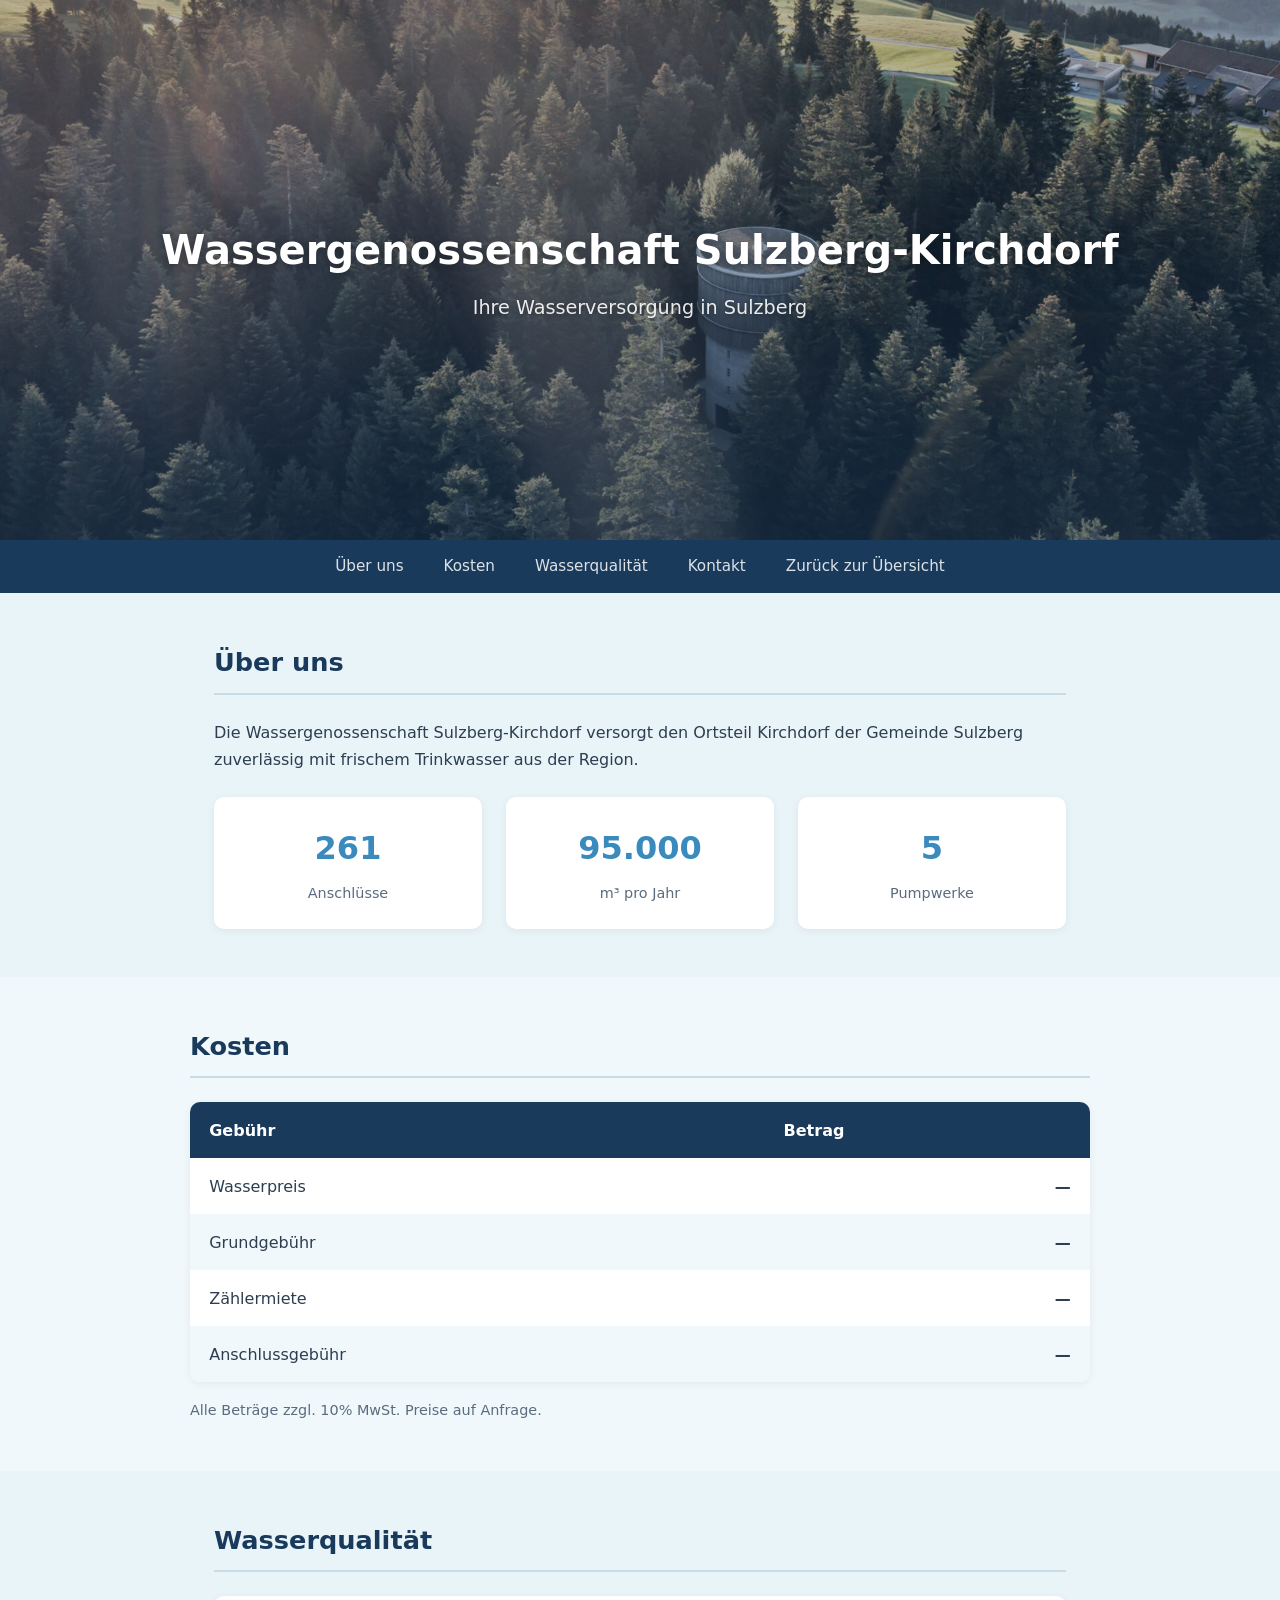
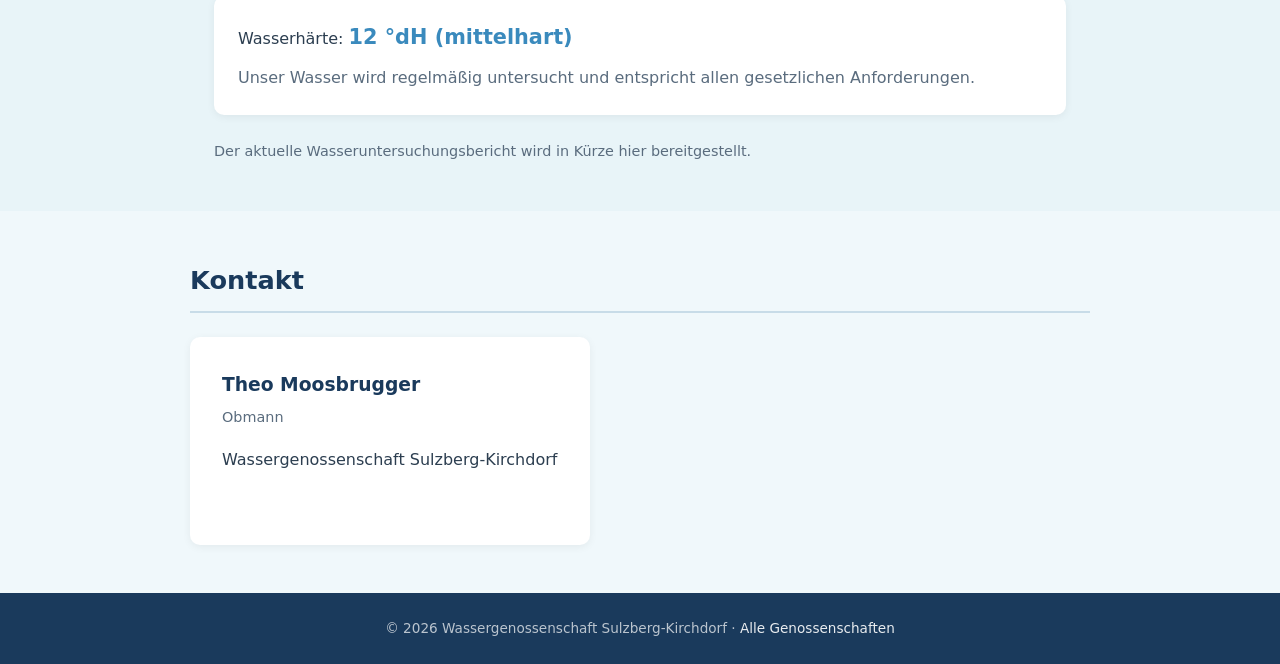
==== kirchdorf/index.html @ 302aa00c "first design" ====
<!DOCTYPE html>
<html lang="de">
<head>
  <meta charset="UTF-8">
  <meta name="viewport" content="width=device-width, initial-scale=1.0">
  <title>Wassergenossenschaft Sulzberg-Kirchdorf</title>
  <link rel="stylesheet" href="../assets/style.css">
</head>
<body>

  <!-- Hero -->
  <div class="hero">
    <img src="../assets/Wasserturm.jpg" alt="Wasserturm Sulzberg-Kirchdorf">
    <div class="hero-overlay">
      <h1>Wassergenossenschaft Sulzberg-Kirchdorf</h1>
      <p>Ihre Wasserversorgung in Sulzberg</p>
    </div>
  </div>

  <!-- Navigation -->
  <nav>
    <ul>
      <li><a href="#ueber-uns">Über uns</a></li>
      <li><a href="#kosten">Kosten</a></li>
      <li><a href="#wasserqualitaet">Wasserqualität</a></li>
      <li><a href="#kontakt">Kontakt</a></li>
      <li><a href="../">Zurück zur Übersicht</a></li>
    </ul>
  </nav>

  <!-- Über uns -->
  <section class="section" id="ueber-uns">
    <h2>Über uns</h2>
    <p>
      Die Wassergenossenschaft Sulzberg-Kirchdorf versorgt den Ortsteil Kirchdorf
      der Gemeinde Sulzberg zuverlässig mit frischem Trinkwasser aus der Region.
    </p>
    <div class="stats">
      <div class="stat-card">
        <span class="number">261</span>
        <span class="label">Anschlüsse</span>
      </div>
      <div class="stat-card">
        <span class="number">95.000</span>
        <span class="label">m³ pro Jahr</span>
      </div>
      <div class="stat-card">
        <span class="number">5</span>
        <span class="label">Pumpwerke</span>
      </div>
    </div>
  </section>

  <!-- Kosten -->
  <section class="section" id="kosten">
    <div class="section-inner">
      <h2>Kosten</h2>
      <table class="fee-table">
        <thead>
          <tr>
            <th>Gebühr</th>
            <th>Betrag</th>
          </tr>
        </thead>
        <tbody>
          <tr>
            <td>Wasserpreis</td>
            <td>&mdash;</td>
          </tr>
          <tr>
            <td>Grundgebühr</td>
            <td>&mdash;</td>
          </tr>
          <tr>
            <td>Zählermiete</td>
            <td>&mdash;</td>
          </tr>
          <tr>
            <td>Anschlussgebühr</td>
            <td>&mdash;</td>
          </tr>
        </tbody>
      </table>
      <p style="margin-top: 1rem; color: var(--color-text-light); font-size: 0.9rem;">
        Alle Beträge zzgl. 10% MwSt. Preise auf Anfrage.
      </p>
    </div>
  </section>

  <!-- Wasserqualität -->
  <section class="section" id="wasserqualitaet">
    <h2>Wasserqualität</h2>
    <div class="water-quality-info">
      <p>Wasserhärte: <span class="hardness">12 °dH (mittelhart)</span></p>
      <p style="margin-top: 0.5rem; color: var(--color-text-light);">
        Unser Wasser wird regelmäßig untersucht und entspricht allen gesetzlichen Anforderungen.
      </p>
    </div>
    <!-- PDF Untersuchungsbericht hier einbetten, sobald verfügbar -->
    <!--
    <iframe class="pdf-embed" src="../assets/untersuchungsbericht.pdf" title="Wasseruntersuchungsbericht"></iframe>
    -->
    <p style="color: var(--color-text-light); font-size: 0.9rem;">
      Der aktuelle Wasseruntersuchungsbericht wird in Kürze hier bereitgestellt.
    </p>
  </section>

  <!-- Kontakt -->
  <section class="section" id="kontakt">
    <div class="section-inner">
      <h2>Kontakt</h2>
      <div class="contact-card">
        <h3>Theo Moosbrugger</h3>
        <p class="role">Obmann</p>
        <p>Wassergenossenschaft Sulzberg-Kirchdorf</p>
        <p>&nbsp;</p>
        <p><!-- Adresse hier einfügen --></p>
        <p><!-- Tel: <a href="tel:+43...">+43 ...</a> --></p>
      </div>
    </div>
  </section>

  <footer>
    <p>&copy; 2026 Wassergenossenschaft Sulzberg-Kirchdorf &middot; <a href="../">Alle Genossenschaften</a></p>
  </footer>

</body>
</html>
---- assets/style.css ----
/* === Shared Styles — Wassergenossenschaften Sulzberg === */

:root {
  --color-bg: #e8f4f8;
  --color-bg-light: #f0f8fb;
  --color-primary: #1a3a5c;
  --color-primary-light: #2a5a8c;
  --color-accent: #3a8abd;
  --color-text: #2c3e50;
  --color-text-light: #5a6c7e;
  --color-white: #ffffff;
  --color-border: #c8dce8;
  --font-main: 'Segoe UI', system-ui, -apple-system, sans-serif;
  --max-width: 900px;
}

* {
  margin: 0;
  padding: 0;
  box-sizing: border-box;
}

html {
  scroll-behavior: smooth;
}

body {
  font-family: var(--font-main);
  background: var(--color-bg);
  color: var(--color-text);
  line-height: 1.7;
}

/* === Landing Page === */

.landing-container {
  min-height: 100vh;
  display: flex;
  flex-direction: column;
  align-items: center;
}

.landing-header {
  text-align: center;
  padding: 3rem 1.5rem 1.5rem;
}

.landing-header h1 {
  font-size: 2rem;
  color: var(--color-primary);
  font-weight: 700;
  margin-bottom: 0.5rem;
}

.landing-header p {
  color: var(--color-text-light);
  font-size: 1.1rem;
}

.map-container {
  width: 100%;
  max-width: 800px;
  height: 500px;
  margin: 1rem auto 2rem;
  border-radius: 12px;
  overflow: hidden;
  box-shadow: 0 4px 20px rgba(0, 0, 0, 0.12);
}

.map-container #map {
  width: 100%;
  height: 100%;
}

.landing-legend {
  display: flex;
  flex-wrap: wrap;
  gap: 1.5rem;
  justify-content: center;
  padding: 1rem 1.5rem 3rem;
}

.legend-item {
  display: flex;
  align-items: center;
  gap: 0.5rem;
  font-size: 0.95rem;
  color: var(--color-text);
}

.legend-dot {
  width: 14px;
  height: 14px;
  border-radius: 50%;
  flex-shrink: 0;
}

.legend-dot.active {
  background: var(--color-accent);
}

.legend-dot.inactive {
  background: #b0bec5;
}

/* === Genossenschafts-Seite === */

.hero {
  position: relative;
  width: 100%;
  height: 60vh;
  min-height: 350px;
  overflow: hidden;
}

.hero img {
  width: 100%;
  height: 100%;
  object-fit: cover;
  object-position: center;
}

.hero-overlay {
  position: absolute;
  inset: 0;
  background: linear-gradient(to bottom, rgba(26, 58, 92, 0.3), rgba(26, 58, 92, 0.6));
  display: flex;
  flex-direction: column;
  align-items: center;
  justify-content: center;
  text-align: center;
  padding: 2rem;
}

.hero-overlay h1 {
  color: var(--color-white);
  font-size: 2.5rem;
  font-weight: 700;
  text-shadow: 0 2px 8px rgba(0, 0, 0, 0.3);
  margin-bottom: 0.5rem;
}

.hero-overlay p {
  color: rgba(255, 255, 255, 0.9);
  font-size: 1.2rem;
  text-shadow: 0 1px 4px rgba(0, 0, 0, 0.3);
}

/* Navigation */
nav {
  background: var(--color-primary);
  position: sticky;
  top: 0;
  z-index: 100;
}

nav ul {
  list-style: none;
  display: flex;
  justify-content: center;
  gap: 0.5rem;
  padding: 0.8rem 1rem;
  max-width: var(--max-width);
  margin: 0 auto;
  flex-wrap: wrap;
}

nav a {
  color: rgba(255, 255, 255, 0.85);
  text-decoration: none;
  padding: 0.4rem 1rem;
  border-radius: 4px;
  font-size: 0.95rem;
  transition: background 0.2s, color 0.2s;
}

nav a:hover {
  background: rgba(255, 255, 255, 0.15);
  color: var(--color-white);
}

/* Sections */
.section {
  max-width: var(--max-width);
  margin: 0 auto;
  padding: 3rem 1.5rem;
}

.section:nth-child(even) {
  background: var(--color-bg-light);
  max-width: 100%;
}

.section:nth-child(even) .section-inner {
  max-width: var(--max-width);
  margin: 0 auto;
}

.section h2 {
  color: var(--color-primary);
  font-size: 1.6rem;
  margin-bottom: 1.5rem;
  padding-bottom: 0.5rem;
  border-bottom: 2px solid var(--color-border);
}

/* Kennzahlen */
.stats {
  display: grid;
  grid-template-columns: repeat(auto-fit, minmax(180px, 1fr));
  gap: 1.5rem;
  margin-top: 1.5rem;
}

.stat-card {
  background: var(--color-white);
  border-radius: 10px;
  padding: 1.5rem;
  text-align: center;
  box-shadow: 0 2px 8px rgba(0, 0, 0, 0.06);
}

.stat-card .number {
  font-size: 2rem;
  font-weight: 700;
  color: var(--color-accent);
  display: block;
}

.stat-card .label {
  font-size: 0.9rem;
  color: var(--color-text-light);
  margin-top: 0.3rem;
  display: block;
}

/* Gebührentabelle */
.fee-table {
  width: 100%;
  border-collapse: collapse;
  background: var(--color-white);
  border-radius: 10px;
  overflow: hidden;
  box-shadow: 0 2px 8px rgba(0, 0, 0, 0.06);
}

.fee-table th,
.fee-table td {
  padding: 0.9rem 1.2rem;
  text-align: left;
}

.fee-table thead {
  background: var(--color-primary);
  color: var(--color-white);
}

.fee-table tbody tr:nth-child(even) {
  background: var(--color-bg-light);
}

.fee-table td:last-child {
  text-align: right;
  font-weight: 600;
}

/* Wasserqualität */
.water-quality-info {
  background: var(--color-white);
  border-radius: 10px;
  padding: 1.5rem;
  box-shadow: 0 2px 8px rgba(0, 0, 0, 0.06);
  margin-bottom: 1.5rem;
}

.water-quality-info .hardness {
  font-size: 1.3rem;
  color: var(--color-accent);
  font-weight: 600;
}

.pdf-embed {
  width: 100%;
  height: 600px;
  border: none;
  border-radius: 10px;
  box-shadow: 0 2px 8px rgba(0, 0, 0, 0.06);
}

/* Kontakt */
.contact-card {
  background: var(--color-white);
  border-radius: 10px;
  padding: 2rem;
  box-shadow: 0 2px 8px rgba(0, 0, 0, 0.06);
  max-width: 400px;
}

.contact-card h3 {
  color: var(--color-primary);
  margin-bottom: 0.3rem;
}

.contact-card .role {
  color: var(--color-text-light);
  font-size: 0.9rem;
  margin-bottom: 1rem;
}

.contact-card p {
  margin-bottom: 0.4rem;
}

.contact-card a {
  color: var(--color-accent);
  text-decoration: none;
}

.contact-card a:hover {
  text-decoration: underline;
}

/* Footer */
footer {
  background: var(--color-primary);
  color: rgba(255, 255, 255, 0.7);
  text-align: center;
  padding: 1.5rem;
  font-size: 0.85rem;
}

footer a {
  color: rgba(255, 255, 255, 0.9);
  text-decoration: none;
}

/* Responsive */
@media (max-width: 600px) {
  .landing-header h1 {
    font-size: 1.5rem;
  }

  .map-container {
    height: 400px;
    margin: 1rem 0.75rem;
    border-radius: 8px;
  }

  .hero {
    height: 40vh;
  }

  .hero-overlay h1 {
    font-size: 1.8rem;
  }

  nav ul {
    gap: 0.25rem;
  }

  nav a {
    font-size: 0.85rem;
    padding: 0.3rem 0.7rem;
  }

  .section {
    padding: 2rem 1rem;
  }

  .stats {
    grid-template-columns: 1fr 1fr;
  }
}
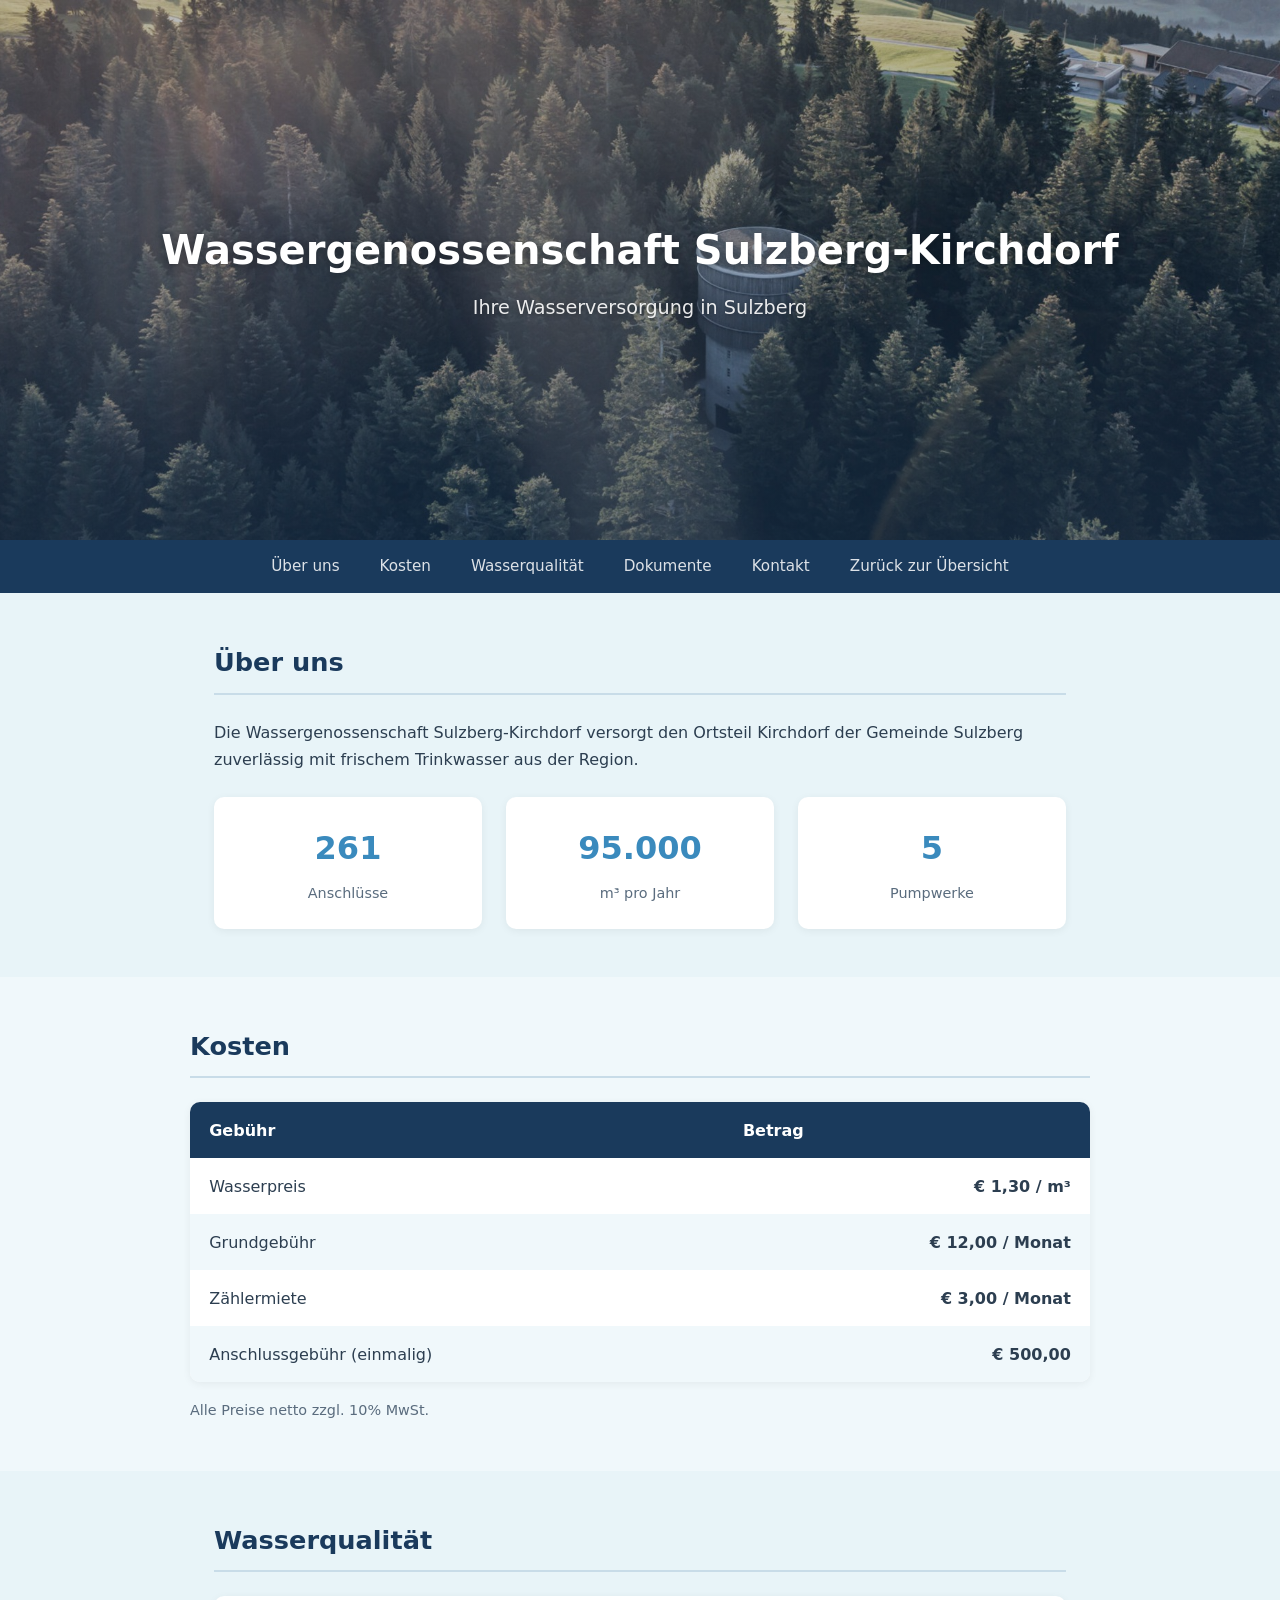
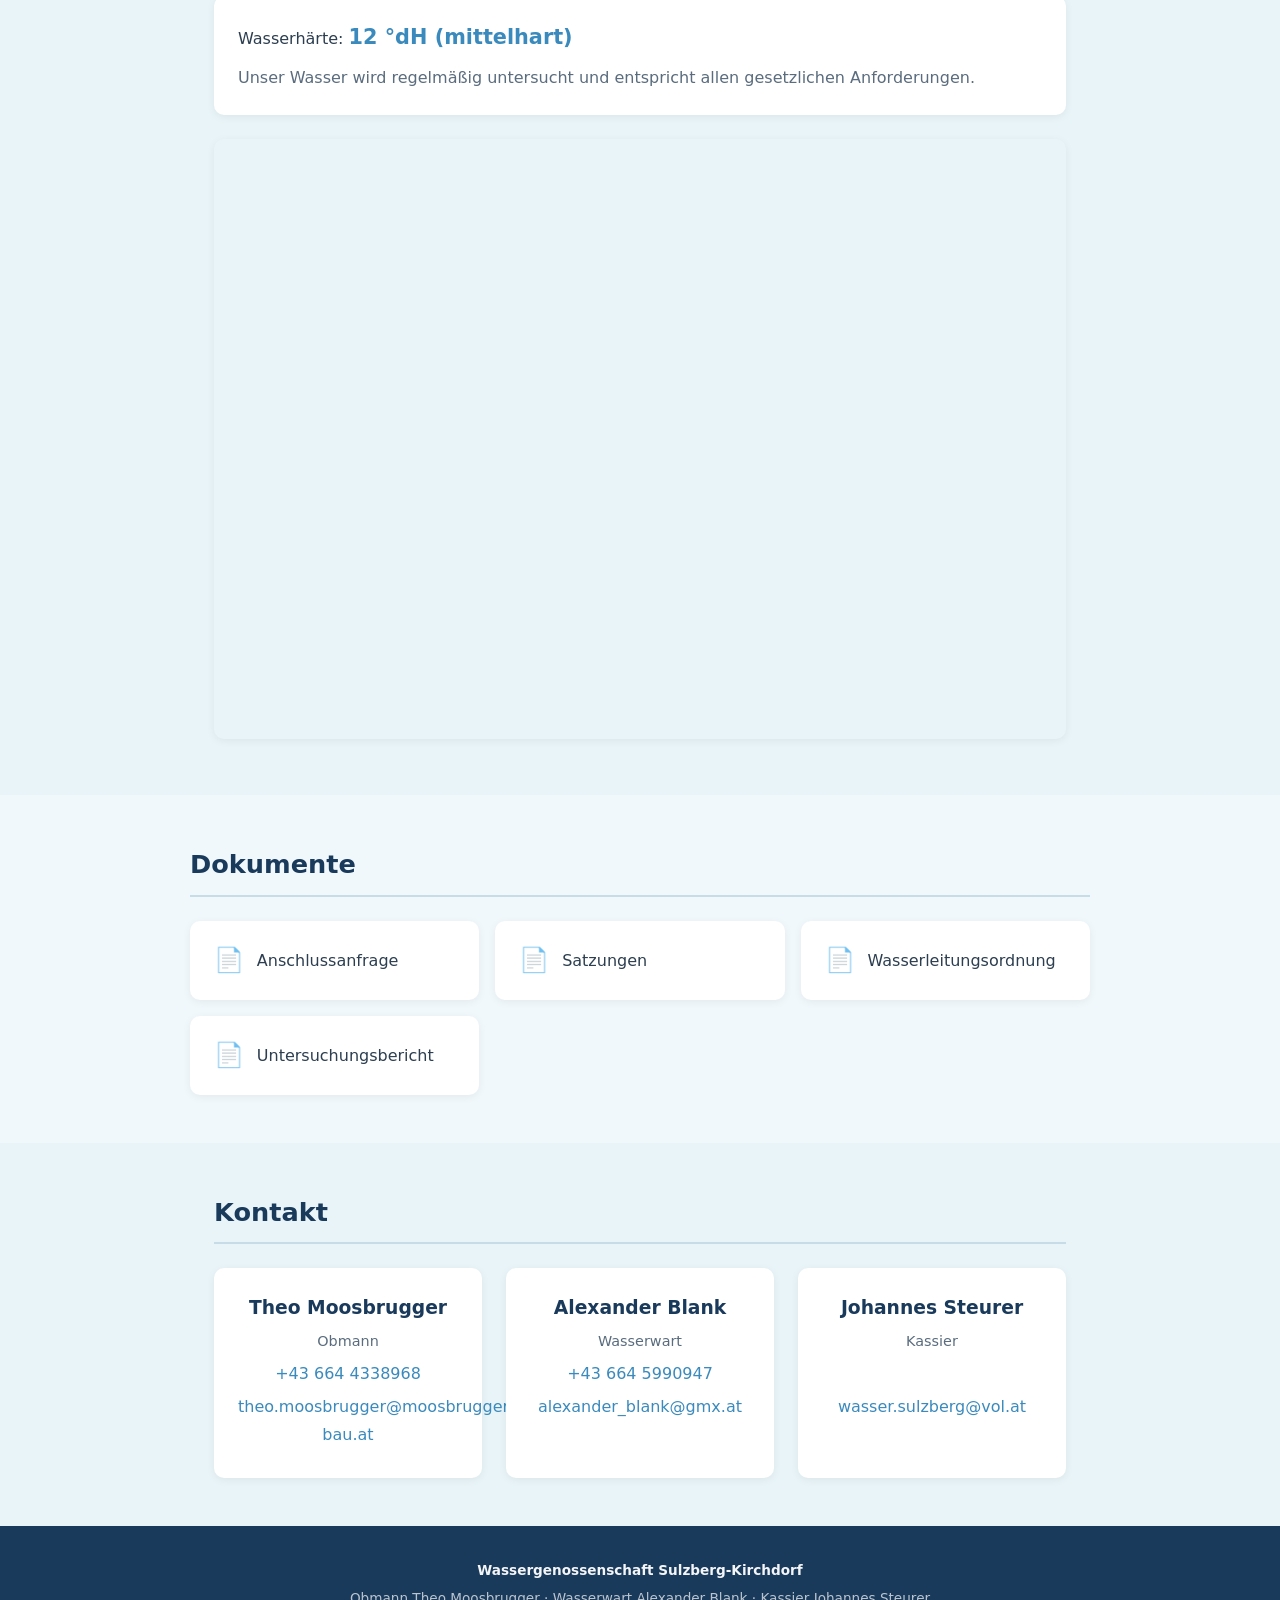
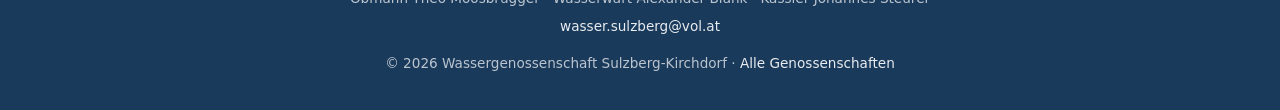
==== commit b84b1459: "wip" ====
--- a/kirchdorf/index.html
+++ b/kirchdorf/index.html
@@ -23,6 +23,7 @@
       <li><a href="#ueber-uns">Über uns</a></li>
       <li><a href="#kosten">Kosten</a></li>
       <li><a href="#wasserqualitaet">Wasserqualität</a></li>
+      <li><a href="#dokumente">Dokumente</a></li>
       <li><a href="#kontakt">Kontakt</a></li>
       <li><a href="../">Zurück zur Übersicht</a></li>
     </ul>
@@ -65,24 +66,24 @@
         <tbody>
           <tr>
             <td>Wasserpreis</td>
-            <td>&mdash;</td>
+            <td>&euro; 1,30 / m³</td>
           </tr>
           <tr>
             <td>Grundgebühr</td>
-            <td>&mdash;</td>
+            <td>&euro; 12,00 / Monat</td>
           </tr>
           <tr>
             <td>Zählermiete</td>
-            <td>&mdash;</td>
+            <td>&euro; 3,00 / Monat</td>
           </tr>
           <tr>
-            <td>Anschlussgebühr</td>
-            <td>&mdash;</td>
+            <td>Anschlussgebühr (einmalig)</td>
+            <td>&euro; 500,00</td>
           </tr>
         </tbody>
       </table>
       <p style="margin-top: 1rem; color: var(--color-text-light); font-size: 0.9rem;">
-        Alle Beträge zzgl. 10% MwSt. Preise auf Anfrage.
+        Alle Preise netto zzgl. 10% MwSt.
       </p>
     </div>
   </section>
@@ -96,32 +97,68 @@
         Unser Wasser wird regelmäßig untersucht und entspricht allen gesetzlichen Anforderungen.
       </p>
     </div>
-    <!-- PDF Untersuchungsbericht hier einbetten, sobald verfügbar -->
-    <!--
-    <iframe class="pdf-embed" src="../assets/untersuchungsbericht.pdf" title="Wasseruntersuchungsbericht"></iframe>
-    -->
-    <p style="color: var(--color-text-light); font-size: 0.9rem;">
-      Der aktuelle Wasseruntersuchungsbericht wird in Kürze hier bereitgestellt.
-    </p>
+    <iframe class="pdf-embed" src="../assets/Untersuchungsbericht.pdf" title="Wasseruntersuchungsbericht"></iframe>
+  </section>
+
+  <!-- Dokumente -->
+  <section class="section" id="dokumente">
+    <div class="section-inner">
+      <h2>Dokumente</h2>
+      <div class="doc-list">
+        <a href="../assets/Anschlussanfrage.pdf" target="_blank" class="doc-link">
+          <span class="doc-icon">&#128196;</span>
+          <span>Anschlussanfrage</span>
+        </a>
+        <a href="../assets/Satzungen.pdf" target="_blank" class="doc-link">
+          <span class="doc-icon">&#128196;</span>
+          <span>Satzungen</span>
+        </a>
+        <a href="../assets/Wasserleitungsordnung.pdf" target="_blank" class="doc-link">
+          <span class="doc-icon">&#128196;</span>
+          <span>Wasserleitungsordnung</span>
+        </a>
+        <a href="../assets/Untersuchungsbericht.pdf" target="_blank" class="doc-link">
+          <span class="doc-icon">&#128196;</span>
+          <span>Untersuchungsbericht</span>
+        </a>
+      </div>
+    </div>
   </section>
 
   <!-- Kontakt -->
   <section class="section" id="kontakt">
     <div class="section-inner">
       <h2>Kontakt</h2>
-      <div class="contact-card">
-        <h3>Theo Moosbrugger</h3>
-        <p class="role">Obmann</p>
-        <p>Wassergenossenschaft Sulzberg-Kirchdorf</p>
-        <p>&nbsp;</p>
-        <p><!-- Adresse hier einfügen --></p>
-        <p><!-- Tel: <a href="tel:+43...">+43 ...</a> --></p>
+      <div class="contact-cards">
+        <div class="contact-card">
+          <h3>Theo Moosbrugger</h3>
+          <p class="role">Obmann</p>
+          <p><a href="tel:+43664 4338968⁩">+43 664 4338968⁩</a></p>
+          <p><a href="mailto:theo.moosbrugger@vol.at">theo.moosbrugger@moosbrugger-bau.at</a></p>
+        </div>
+        <div class="contact-card">
+          <h3>Alexander Blank</h3>
+          <p class="role">Wasserwart</p>
+          <p><a href="tel:+43664 5990947⁩">+43 664 5990947⁩</a></p>
+          <p><a href="mailto:alexander_blank@gmx.at">alexander_blank@gmx.at</a></p>
+        </div>
+        <div class="contact-card">
+          <h3>Johannes Steurer</h3>
+          <p class="role">Kassier</p>
+          <p>&nbsp;</p>
+          <p><a href="mailto:wasser.sulzberg@vol.at">wasser.sulzberg@vol.at</a></p>
+        </div>
       </div>
     </div>
   </section>
 
   <footer>
-    <p>&copy; 2026 Wassergenossenschaft Sulzberg-Kirchdorf &middot; <a href="../">Alle Genossenschaften</a></p>
+    <div class="footer-content">
+      <p><strong>Wassergenossenschaft Sulzberg-Kirchdorf</strong></p>
+      <p>Obmann Theo Moosbrugger &middot; Wasserwart Alexander Blank &middot; Kassier Johannes Steurer</p>
+      <p><a href="mailto:wasser.sulzberg@vol.at">wasser.sulzberg@vol.at</a></p>
+      <p style="margin-top: 0.8rem;">&copy; 2026 Wassergenossenschaft Sulzberg-Kirchdorf &middot; <a href="../">Alle Genossenschaften</a></p>
+    </div>
   </footer>
 
 </body>
--- a/assets/style.css
+++ b/assets/style.css
@@ -59,8 +59,8 @@
 
 .map-container {
   width: 100%;
-  max-width: 800px;
-  height: 500px;
+  max-width: 1000px;
+  height: 600px;
   margin: 1rem auto 2rem;
   border-radius: 12px;
   overflow: hidden;
@@ -70,6 +70,20 @@
 .map-container #map {
   width: 100%;
   height: 100%;
+}
+
+.schema-container {
+  width: 100%;
+  max-width: 650px;
+  margin: 0 auto 1.5rem;
+  padding: 1.5rem;
+  background: var(--color-white);
+  border-radius: 12px;
+  box-shadow: 0 4px 20px rgba(0, 0, 0, 0.08);
+}
+
+.schema-container svg path:hover {
+  fill-opacity: 0.5;
 }
 
 .landing-legend {
@@ -287,13 +301,48 @@
   box-shadow: 0 2px 8px rgba(0, 0, 0, 0.06);
 }
 
+/* Dokumente */
+.doc-list {
+  display: grid;
+  grid-template-columns: repeat(auto-fit, minmax(220px, 1fr));
+  gap: 1rem;
+}
+
+.doc-link {
+  display: flex;
+  align-items: center;
+  gap: 0.8rem;
+  background: var(--color-white);
+  border-radius: 10px;
+  padding: 1.2rem 1.5rem;
+  box-shadow: 0 2px 8px rgba(0, 0, 0, 0.06);
+  text-decoration: none;
+  color: var(--color-text);
+  transition: box-shadow 0.2s, transform 0.2s;
+}
+
+.doc-link:hover {
+  box-shadow: 0 4px 16px rgba(0, 0, 0, 0.12);
+  transform: translateY(-2px);
+}
+
+.doc-icon {
+  font-size: 1.5rem;
+}
+
 /* Kontakt */
+.contact-cards {
+  display: grid;
+  grid-template-columns: repeat(auto-fit, minmax(200px, 1fr));
+  gap: 1.5rem;
+}
+
 .contact-card {
   background: var(--color-white);
   border-radius: 10px;
-  padding: 2rem;
-  box-shadow: 0 2px 8px rgba(0, 0, 0, 0.06);
-  max-width: 400px;
+  padding: 1.5rem;
+  box-shadow: 0 2px 8px rgba(0, 0, 0, 0.06);
+  text-align: center;
 }
 
 .contact-card h3 {
@@ -304,7 +353,6 @@
 .contact-card .role {
   color: var(--color-text-light);
   font-size: 0.9rem;
-  margin-bottom: 1rem;
 }
 
 .contact-card p {
@@ -325,13 +373,26 @@
   background: var(--color-primary);
   color: rgba(255, 255, 255, 0.7);
   text-align: center;
-  padding: 1.5rem;
+  padding: 2rem 1.5rem;
   font-size: 0.85rem;
+  line-height: 1.8;
+}
+
+.footer-content p {
+  margin-bottom: 0.2rem;
+}
+
+footer strong {
+  color: rgba(255, 255, 255, 0.95);
 }
 
 footer a {
   color: rgba(255, 255, 255, 0.9);
   text-decoration: none;
+}
+
+footer a:hover {
+  text-decoration: underline;
 }
 
 /* Responsive */
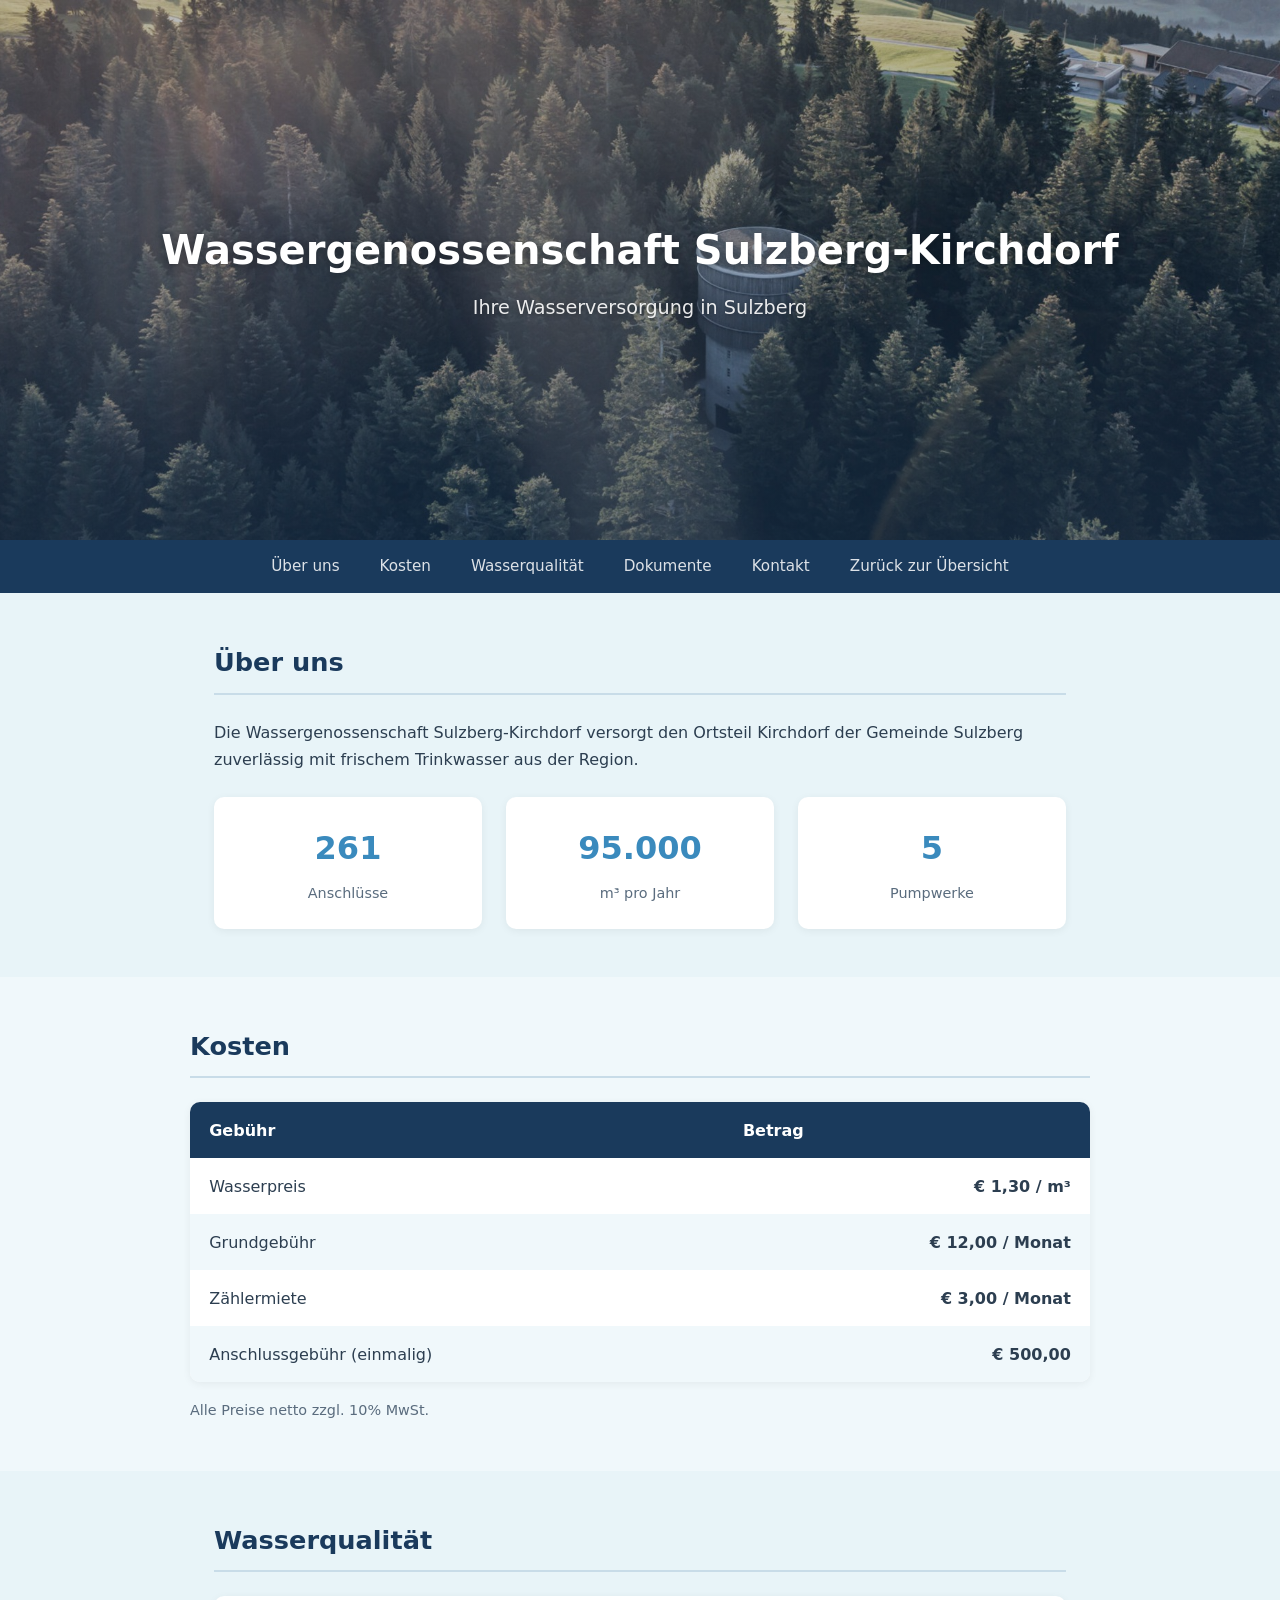
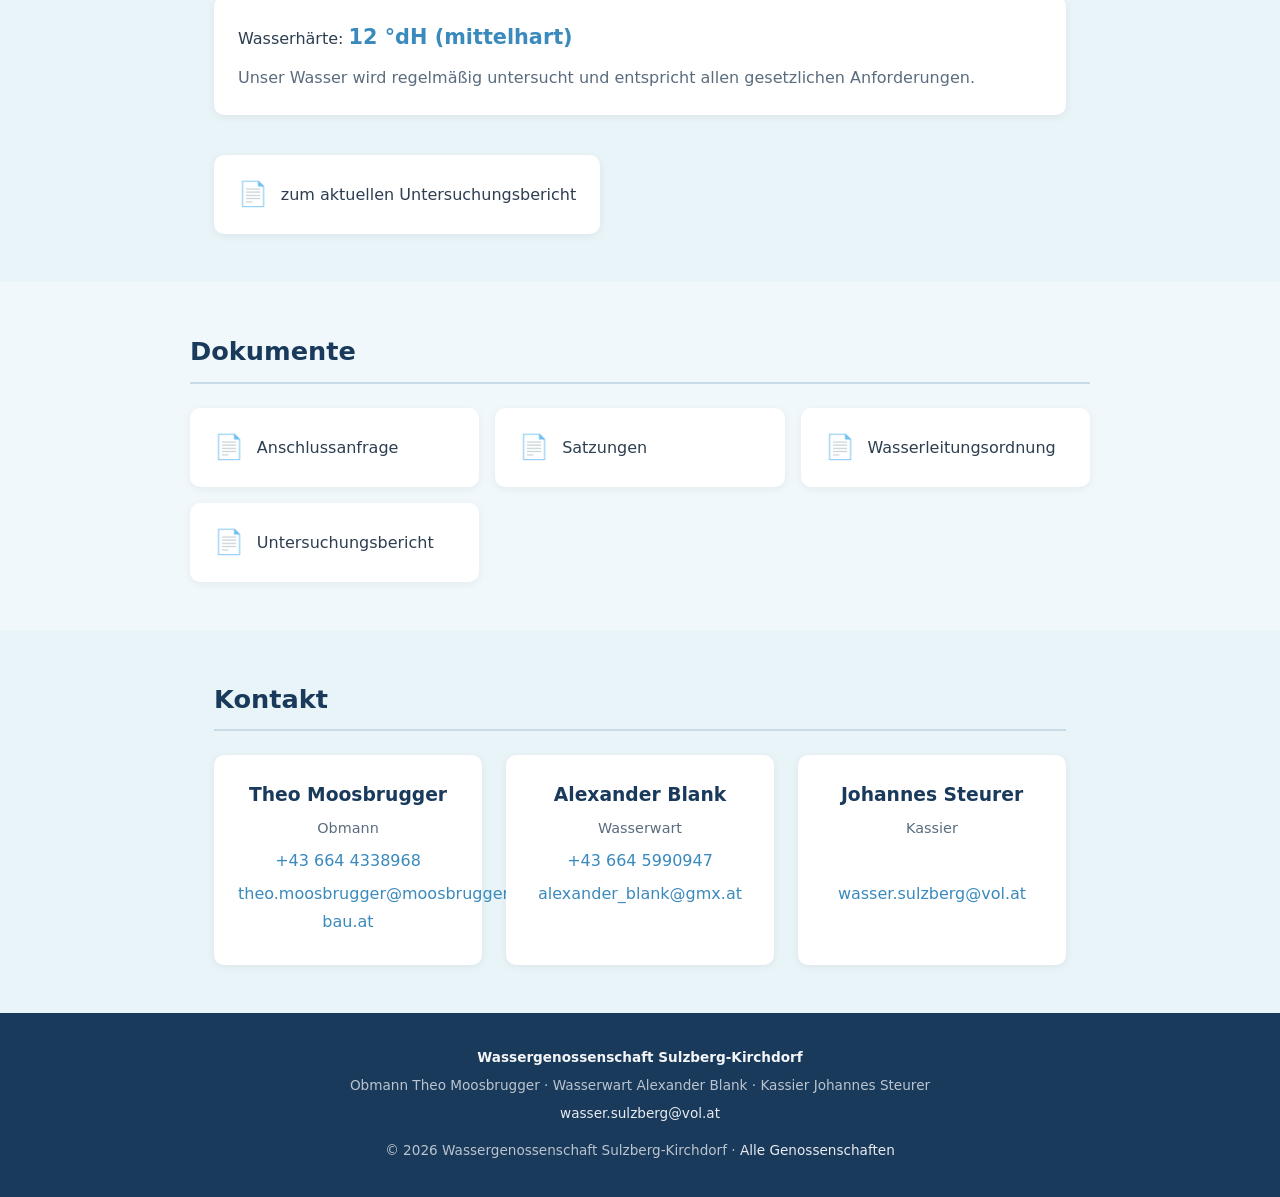
==== commit 656a7385: "Untersuchungsbericht" ====
--- a/kirchdorf/index.html
+++ b/kirchdorf/index.html
@@ -97,7 +97,10 @@
         Unser Wasser wird regelmäßig untersucht und entspricht allen gesetzlichen Anforderungen.
       </p>
     </div>
-    <iframe class="pdf-embed" src="../assets/Untersuchungsbericht.pdf" title="Wasseruntersuchungsbericht"></iframe>
+    <a href="../assets/Untersuchungsbericht.pdf" target="_blank" class="doc-link" style="display: inline-flex; margin-top: 1rem;">
+      <span class="doc-icon">&#128196;</span>
+      <span>zum aktuellen Untersuchungsbericht</span>
+    </a>
   </section>
 
   <!-- Dokumente -->
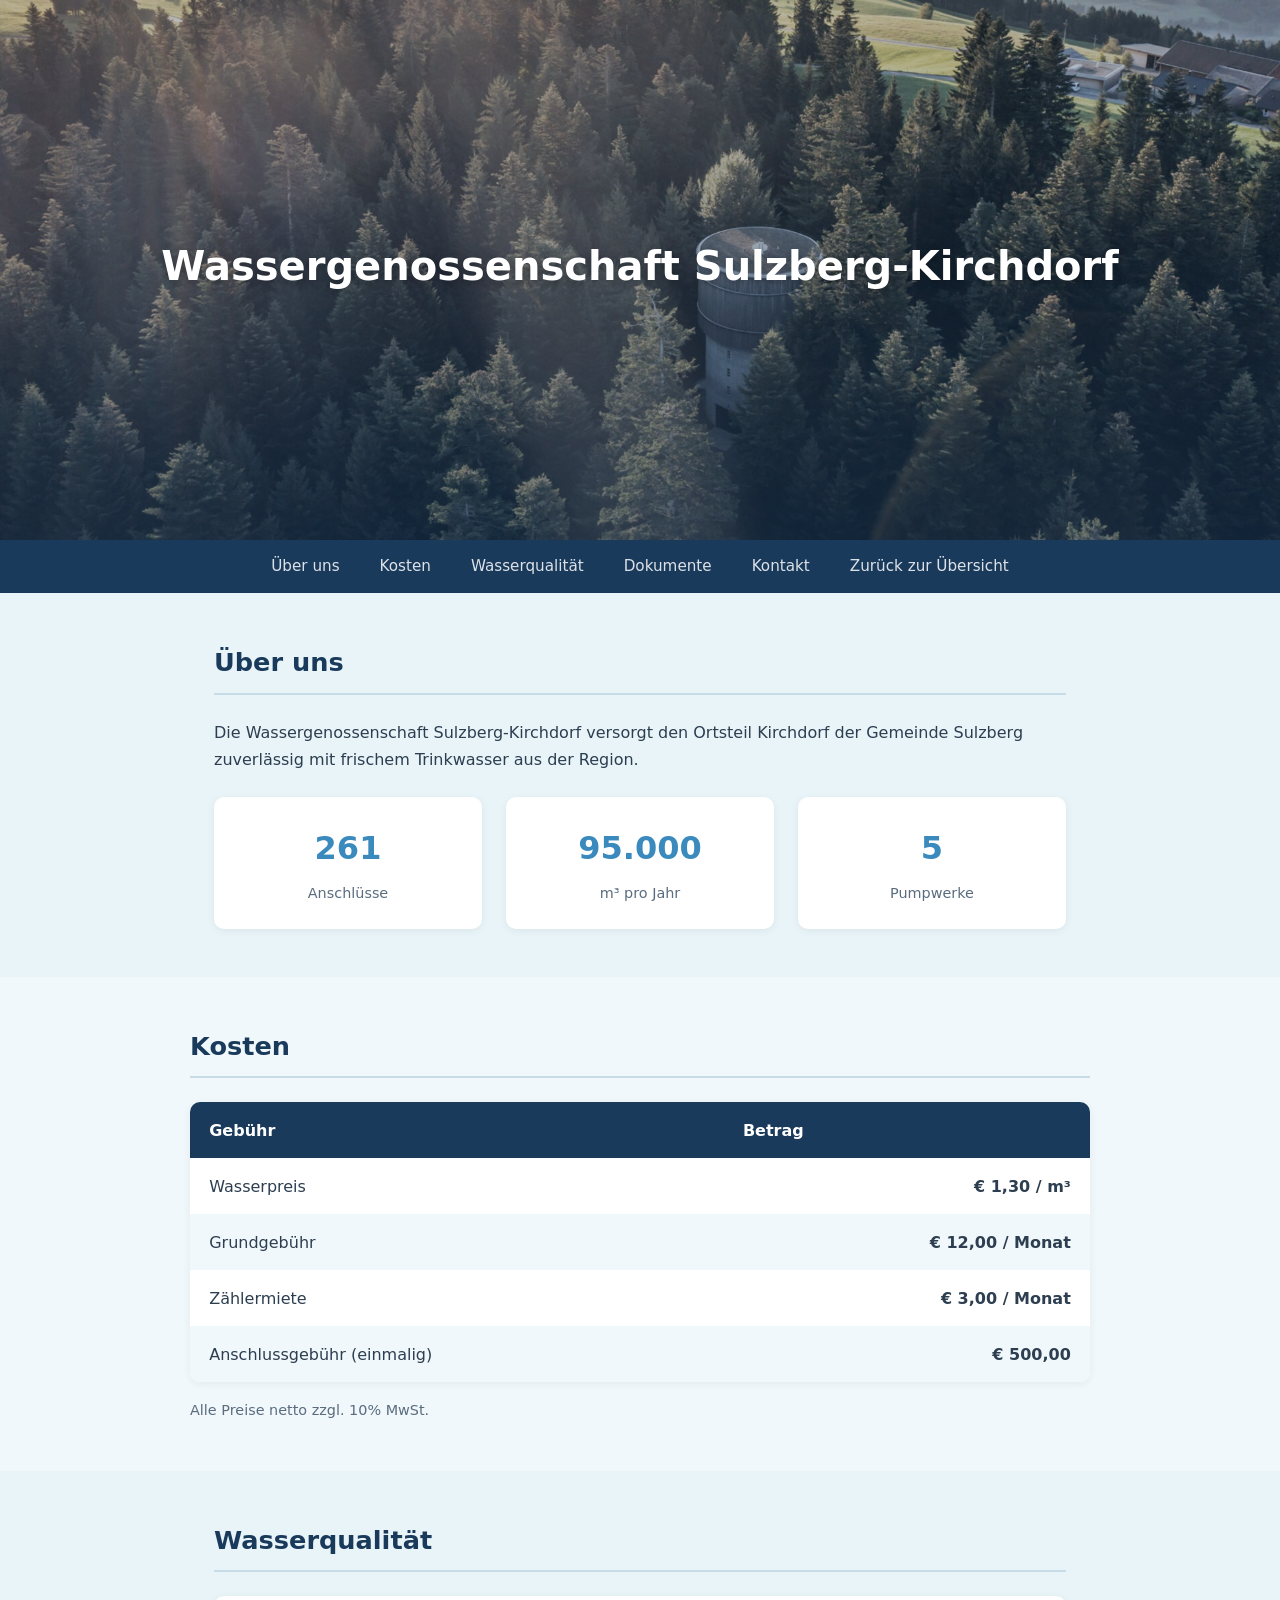
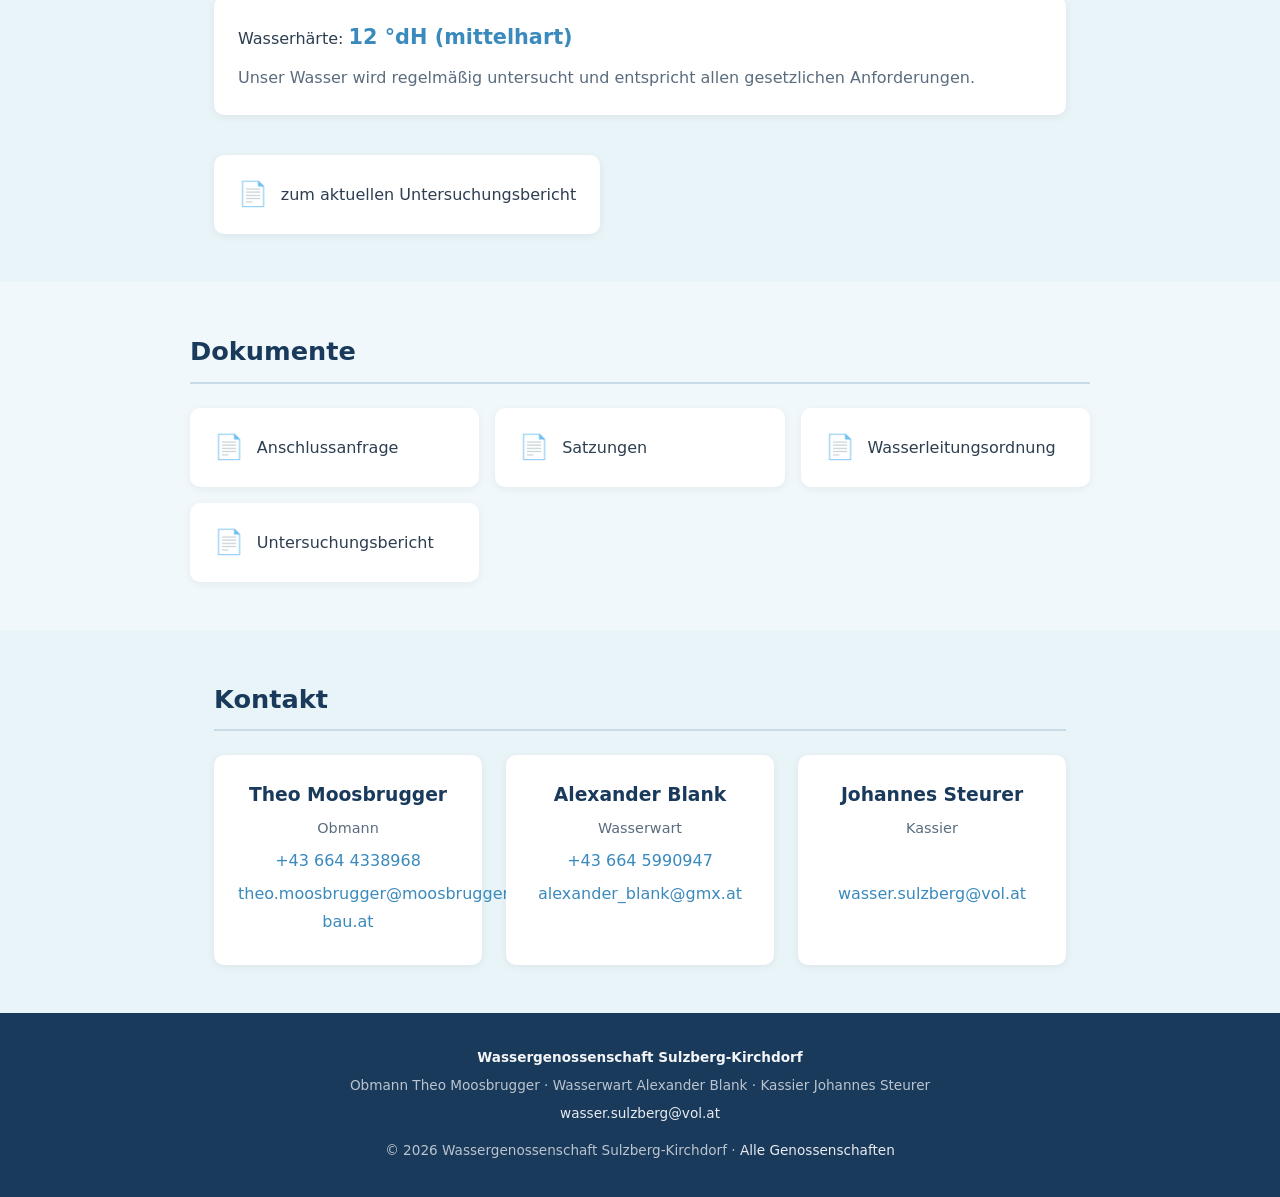
==== commit 04c63a98: "minor" ====
--- a/kirchdorf/index.html
+++ b/kirchdorf/index.html
@@ -13,7 +13,6 @@
     <img src="../assets/Wasserturm.jpg" alt="Wasserturm Sulzberg-Kirchdorf">
     <div class="hero-overlay">
       <h1>Wassergenossenschaft Sulzberg-Kirchdorf</h1>
-      <p>Ihre Wasserversorgung in Sulzberg</p>
     </div>
   </div>
 
--- a/assets/style.css
+++ b/assets/style.css
@@ -57,64 +57,75 @@
   font-size: 1.1rem;
 }
 
-.map-container {
+.coop-grid {
+  display: grid;
+  grid-template-columns: repeat(2, 1fr);
+  gap: 1.5rem;
   width: 100%;
-  max-width: 1000px;
-  height: 600px;
-  margin: 1rem auto 2rem;
+  max-width: 700px;
+  padding: 0 1.5rem 3rem;
+}
+
+.coop-card {
+  background: var(--color-white);
   border-radius: 12px;
-  overflow: hidden;
-  box-shadow: 0 4px 20px rgba(0, 0, 0, 0.12);
-}
-
-.map-container #map {
-  width: 100%;
-  height: 100%;
-}
-
-.schema-container {
-  width: 100%;
-  max-width: 650px;
-  margin: 0 auto 1.5rem;
-  padding: 1.5rem;
-  background: var(--color-white);
-  border-radius: 12px;
-  box-shadow: 0 4px 20px rgba(0, 0, 0, 0.08);
-}
-
-.schema-container svg path:hover {
-  fill-opacity: 0.5;
-}
-
-.landing-legend {
+  padding: 2rem 1.5rem;
+  text-align: center;
+  box-shadow: 0 2px 12px rgba(0, 0, 0, 0.08);
+  text-decoration: none;
+  color: var(--color-text);
+  transition: box-shadow 0.2s, transform 0.2s;
+  border: 2px solid transparent;
   display: flex;
-  flex-wrap: wrap;
-  gap: 1.5rem;
+  flex-direction: column;
+  align-items: center;
   justify-content: center;
-  padding: 1rem 1.5rem 3rem;
-}
-
-.legend-item {
-  display: flex;
-  align-items: center;
-  gap: 0.5rem;
-  font-size: 0.95rem;
-  color: var(--color-text);
-}
-
-.legend-dot {
-  width: 14px;
-  height: 14px;
-  border-radius: 50%;
-  flex-shrink: 0;
-}
-
-.legend-dot.active {
-  background: var(--color-accent);
-}
-
-.legend-dot.inactive {
-  background: #b0bec5;
+}
+
+.coop-card:not(.disabled):hover {
+  box-shadow: 0 6px 24px rgba(0, 0, 0, 0.15);
+  transform: translateY(-3px);
+  border-color: var(--color-accent);
+}
+
+.coop-card.disabled {
+  opacity: 0.55;
+  cursor: default;
+}
+
+.coop-icon {
+  font-size: 4rem;
+  display: block;
+  margin-bottom: 1rem;
+}
+
+.coop-logo {
+  width: 340px;
+  max-width: 100%;
+  height: auto;
+  object-fit: contain;
+  margin-bottom: 1rem;
+}
+
+.coop-card h2 {
+  font-size: 1.3rem;
+  color: var(--color-primary);
+  margin-bottom: 0.4rem;
+}
+
+.coop-status {
+  font-size: 0.85rem;
+  font-weight: 600;
+  text-transform: uppercase;
+  letter-spacing: 0.05em;
+}
+
+.coop-status.active {
+  color: #2e7d32;
+}
+
+.coop-status.inactive {
+  color: #90a4ae;
 }
 
 /* === Genossenschafts-Seite === */
@@ -401,10 +412,9 @@
     font-size: 1.5rem;
   }
 
-  .map-container {
-    height: 400px;
-    margin: 1rem 0.75rem;
-    border-radius: 8px;
+  .coop-grid {
+    grid-template-columns: 1fr;
+    padding: 0 1rem 2rem;
   }
 
   .hero {
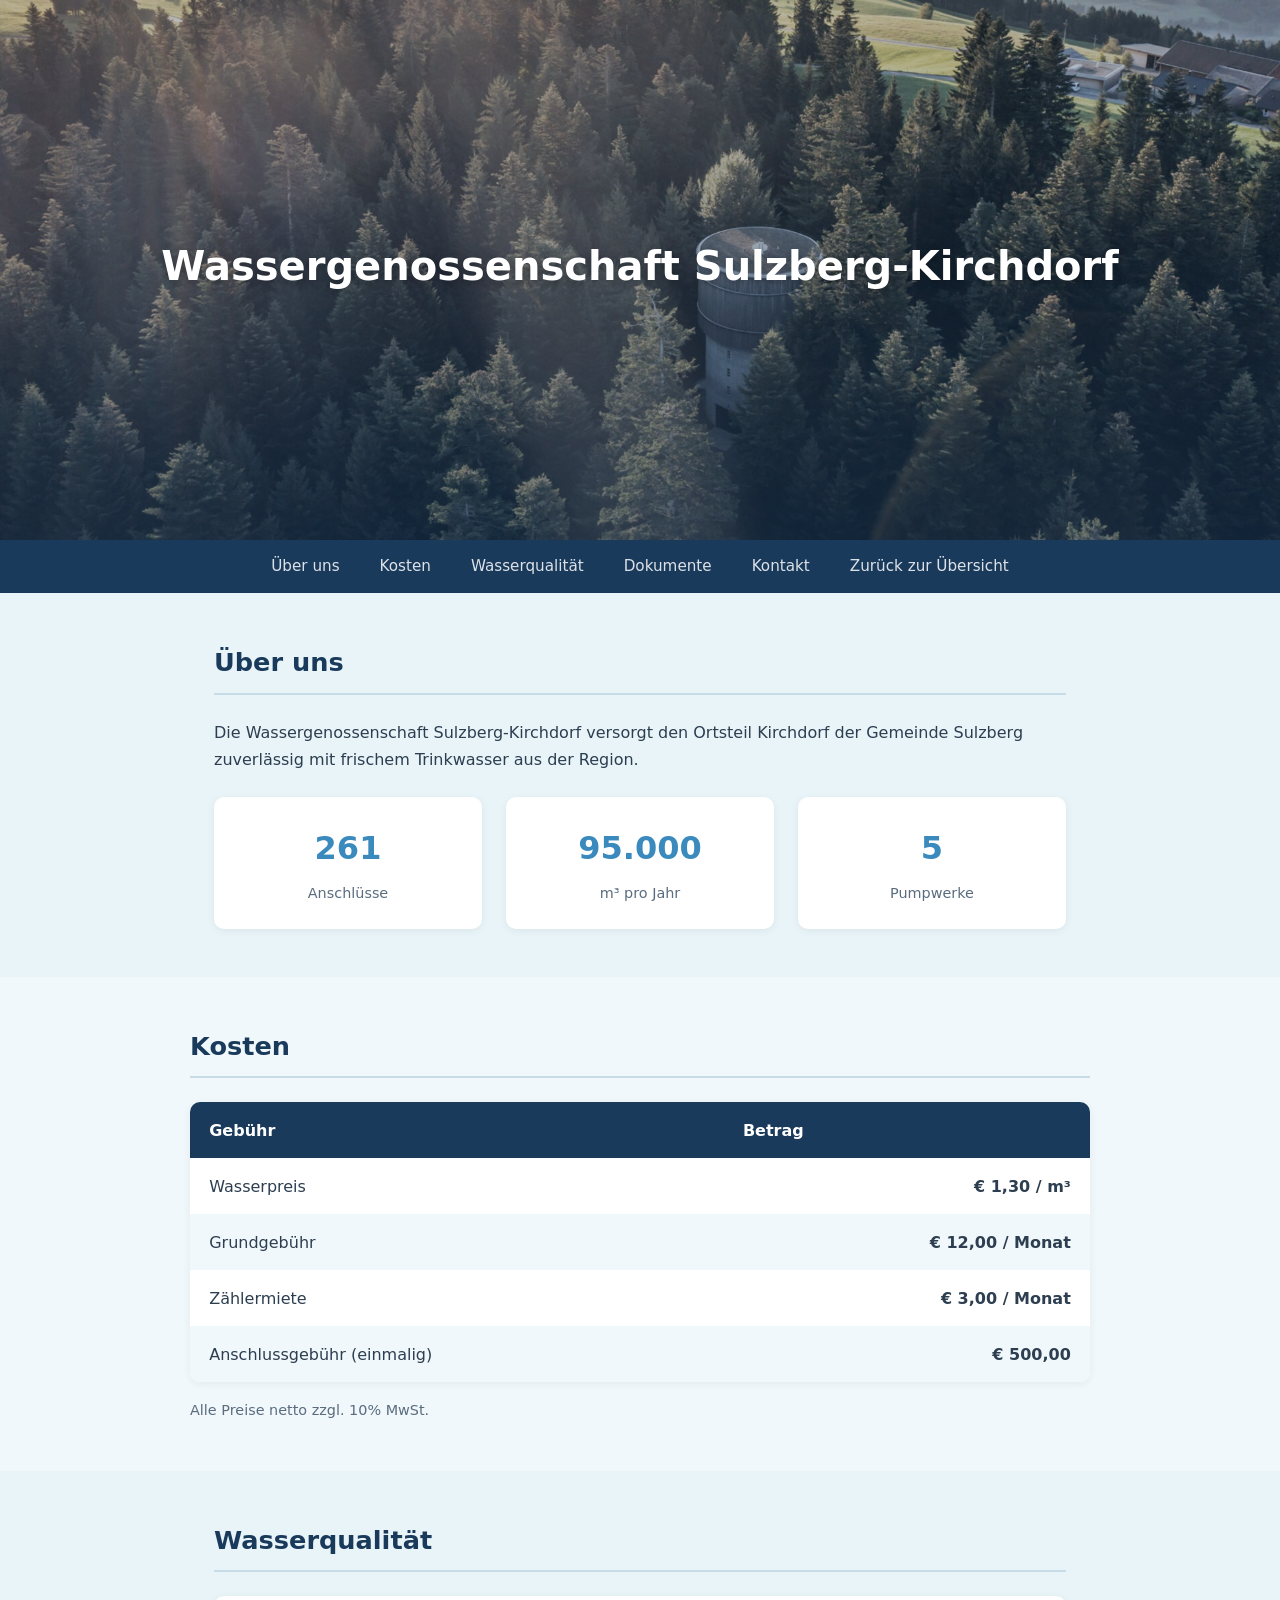
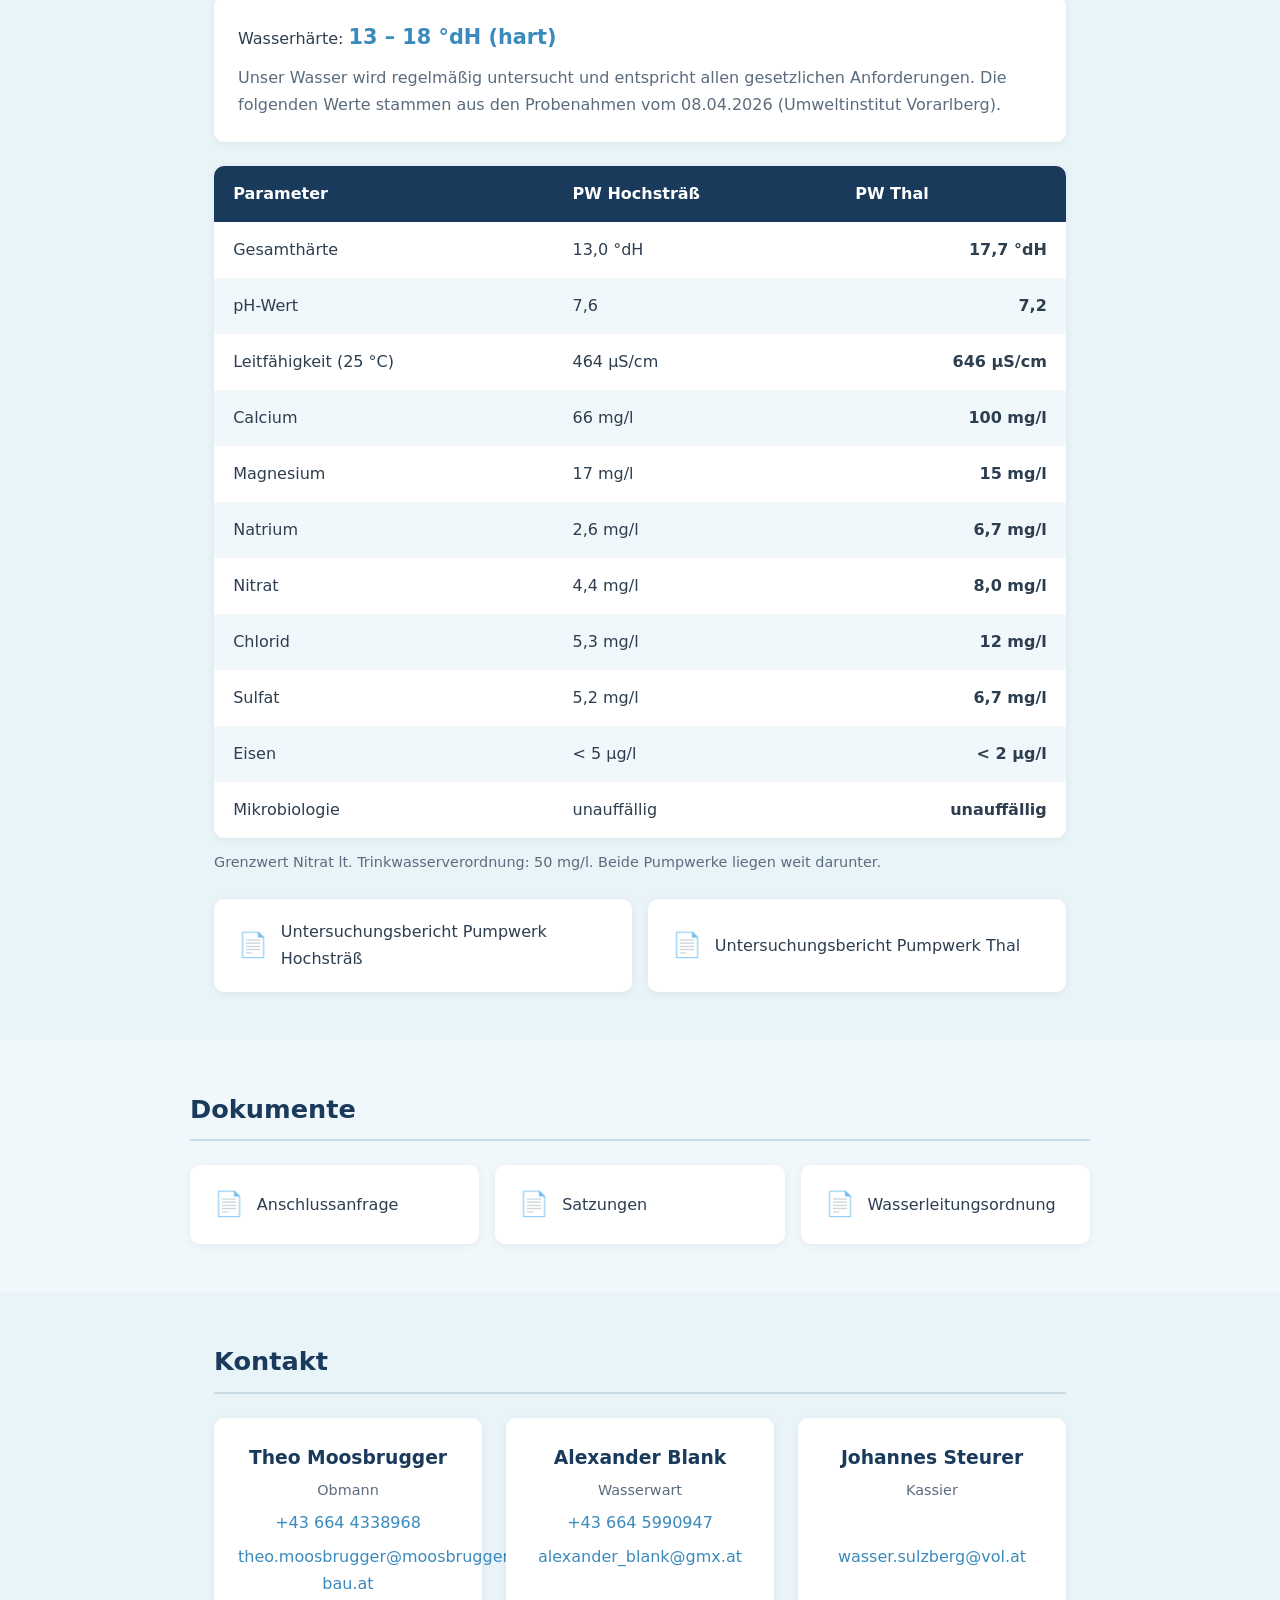
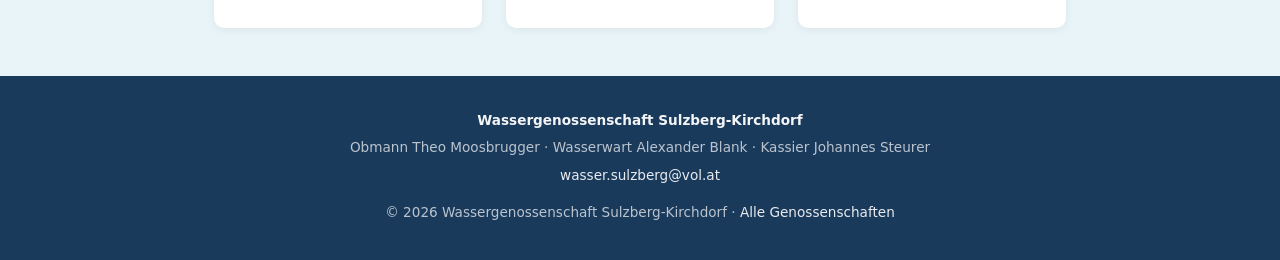
==== commit 9e2ac195: "Wasserqualität: neue Untersuchungsberichte 2026, aktualisierte Werte Ersetze Untersuchungsbericht du" ====
--- a/kirchdorf/index.html
+++ b/kirchdorf/index.html
@@ -91,15 +91,49 @@
   <section class="section" id="wasserqualitaet">
     <h2>Wasserqualität</h2>
     <div class="water-quality-info">
-      <p>Wasserhärte: <span class="hardness">12 °dH (mittelhart)</span></p>
+      <p>Wasserhärte: <span class="hardness">13 – 18 °dH (hart)</span></p>
       <p style="margin-top: 0.5rem; color: var(--color-text-light);">
         Unser Wasser wird regelmäßig untersucht und entspricht allen gesetzlichen Anforderungen.
+        Die folgenden Werte stammen aus den Probenahmen vom 08.04.2026 (Umweltinstitut Vorarlberg).
       </p>
     </div>
-    <a href="../assets/Untersuchungsbericht.pdf" target="_blank" class="doc-link" style="display: inline-flex; margin-top: 1rem;">
-      <span class="doc-icon">&#128196;</span>
-      <span>zum aktuellen Untersuchungsbericht</span>
-    </a>
+
+    <table class="fee-table">
+      <thead>
+        <tr>
+          <th>Parameter</th>
+          <th>PW Hochsträß</th>
+          <th>PW Thal</th>
+        </tr>
+      </thead>
+      <tbody>
+        <tr><td>Gesamthärte</td><td>13,0 °dH</td><td>17,7 °dH</td></tr>
+        <tr><td>pH-Wert</td><td>7,6</td><td>7,2</td></tr>
+        <tr><td>Leitfähigkeit (25 °C)</td><td>464 µS/cm</td><td>646 µS/cm</td></tr>
+        <tr><td>Calcium</td><td>66 mg/l</td><td>100 mg/l</td></tr>
+        <tr><td>Magnesium</td><td>17 mg/l</td><td>15 mg/l</td></tr>
+        <tr><td>Natrium</td><td>2,6 mg/l</td><td>6,7 mg/l</td></tr>
+        <tr><td>Nitrat</td><td>4,4 mg/l</td><td>8,0 mg/l</td></tr>
+        <tr><td>Chlorid</td><td>5,3 mg/l</td><td>12 mg/l</td></tr>
+        <tr><td>Sulfat</td><td>5,2 mg/l</td><td>6,7 mg/l</td></tr>
+        <tr><td>Eisen</td><td>&lt; 5 µg/l</td><td>&lt; 2 µg/l</td></tr>
+        <tr><td>Mikrobiologie</td><td>unauffällig</td><td>unauffällig</td></tr>
+      </tbody>
+    </table>
+    <p style="margin-top: 0.8rem; color: var(--color-text-light); font-size: 0.9rem;">
+      Grenzwert Nitrat lt. Trinkwasserverordnung: 50 mg/l. Beide Pumpwerke liegen weit darunter.
+    </p>
+
+    <div class="doc-list" style="margin-top: 1.5rem;">
+      <a href="../assets/08.04.2026_Pumpwerk Hochsträß.pdf" target="_blank" class="doc-link">
+        <span class="doc-icon">&#128196;</span>
+        <span>Untersuchungsbericht Pumpwerk Hochsträß</span>
+      </a>
+      <a href="../assets/08.04.2026_Pumpwerk Thal Grundwasserbrunnen.pdf" target="_blank" class="doc-link">
+        <span class="doc-icon">&#128196;</span>
+        <span>Untersuchungsbericht Pumpwerk Thal</span>
+      </a>
+    </div>
   </section>
 
   <!-- Dokumente -->
@@ -118,10 +152,6 @@
         <a href="../assets/Wasserleitungsordnung.pdf" target="_blank" class="doc-link">
           <span class="doc-icon">&#128196;</span>
           <span>Wasserleitungsordnung</span>
-        </a>
-        <a href="../assets/Untersuchungsbericht.pdf" target="_blank" class="doc-link">
-          <span class="doc-icon">&#128196;</span>
-          <span>Untersuchungsbericht</span>
         </a>
       </div>
     </div>
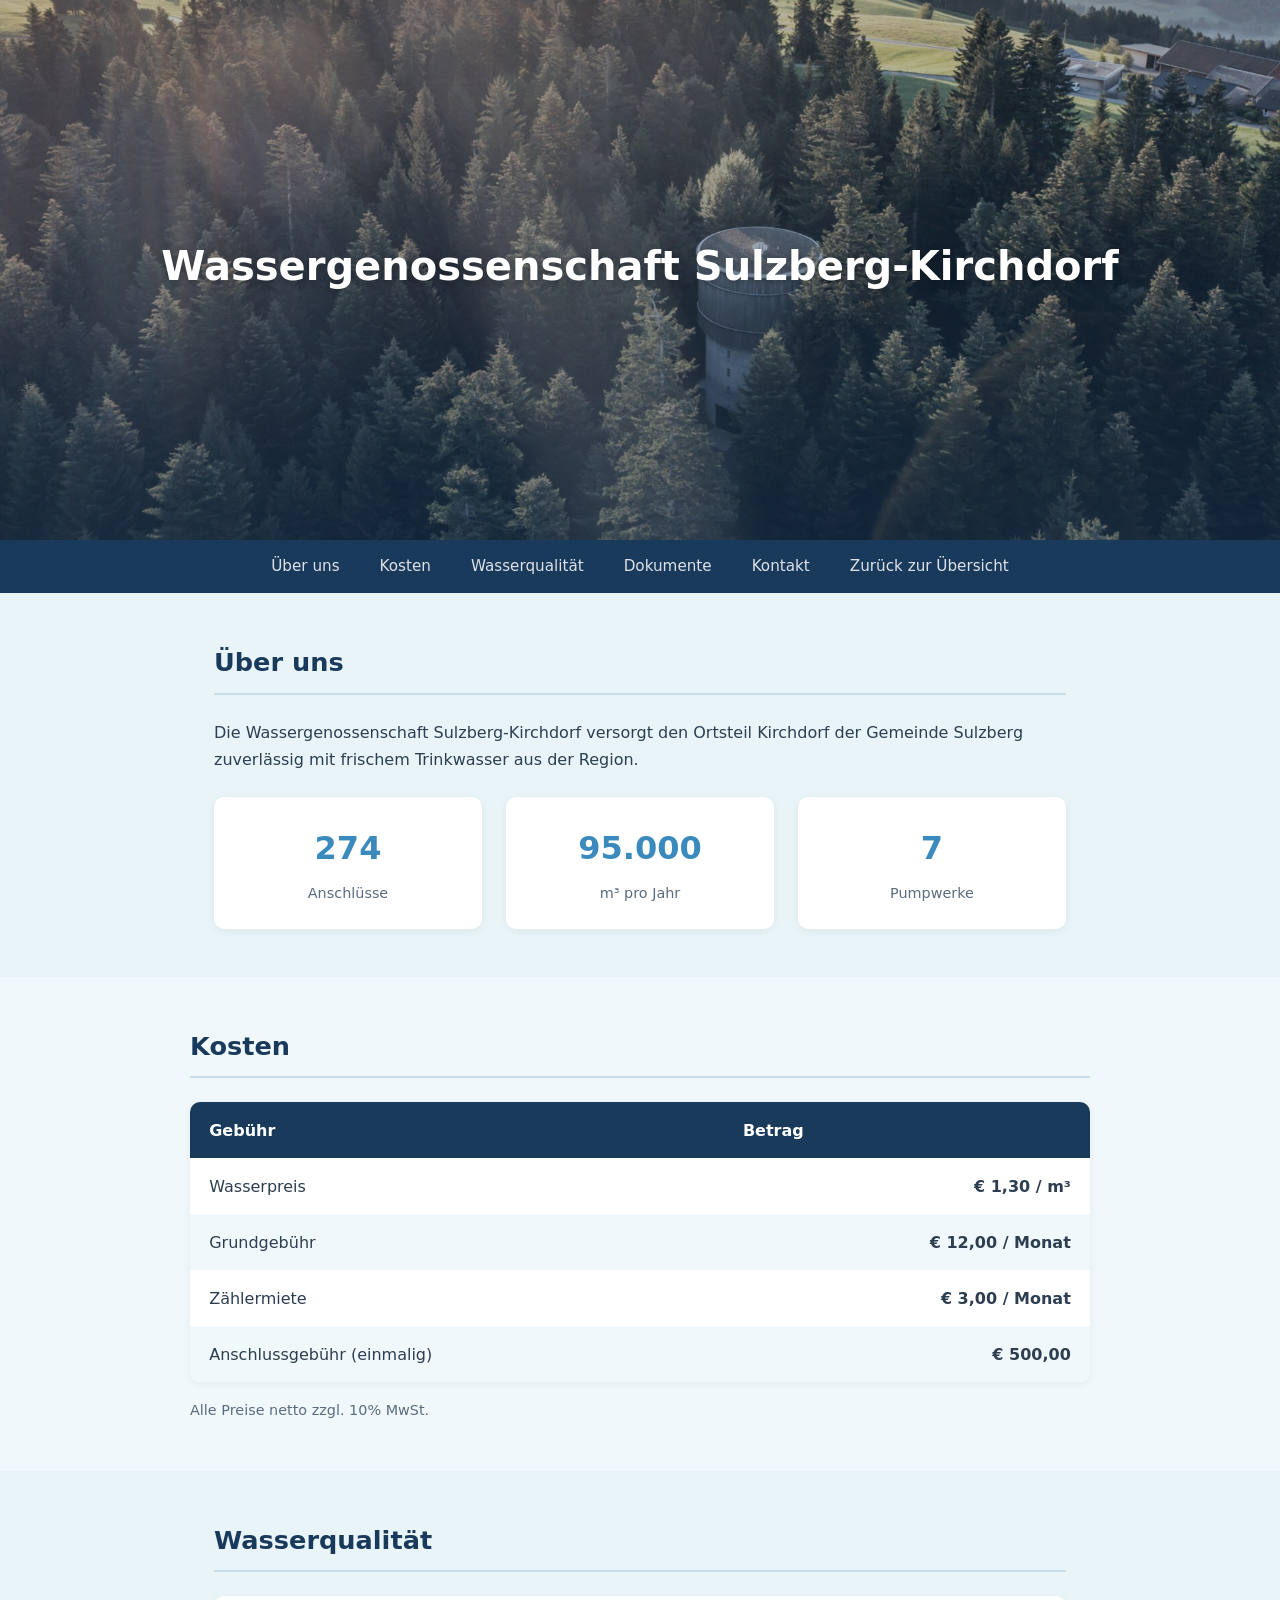
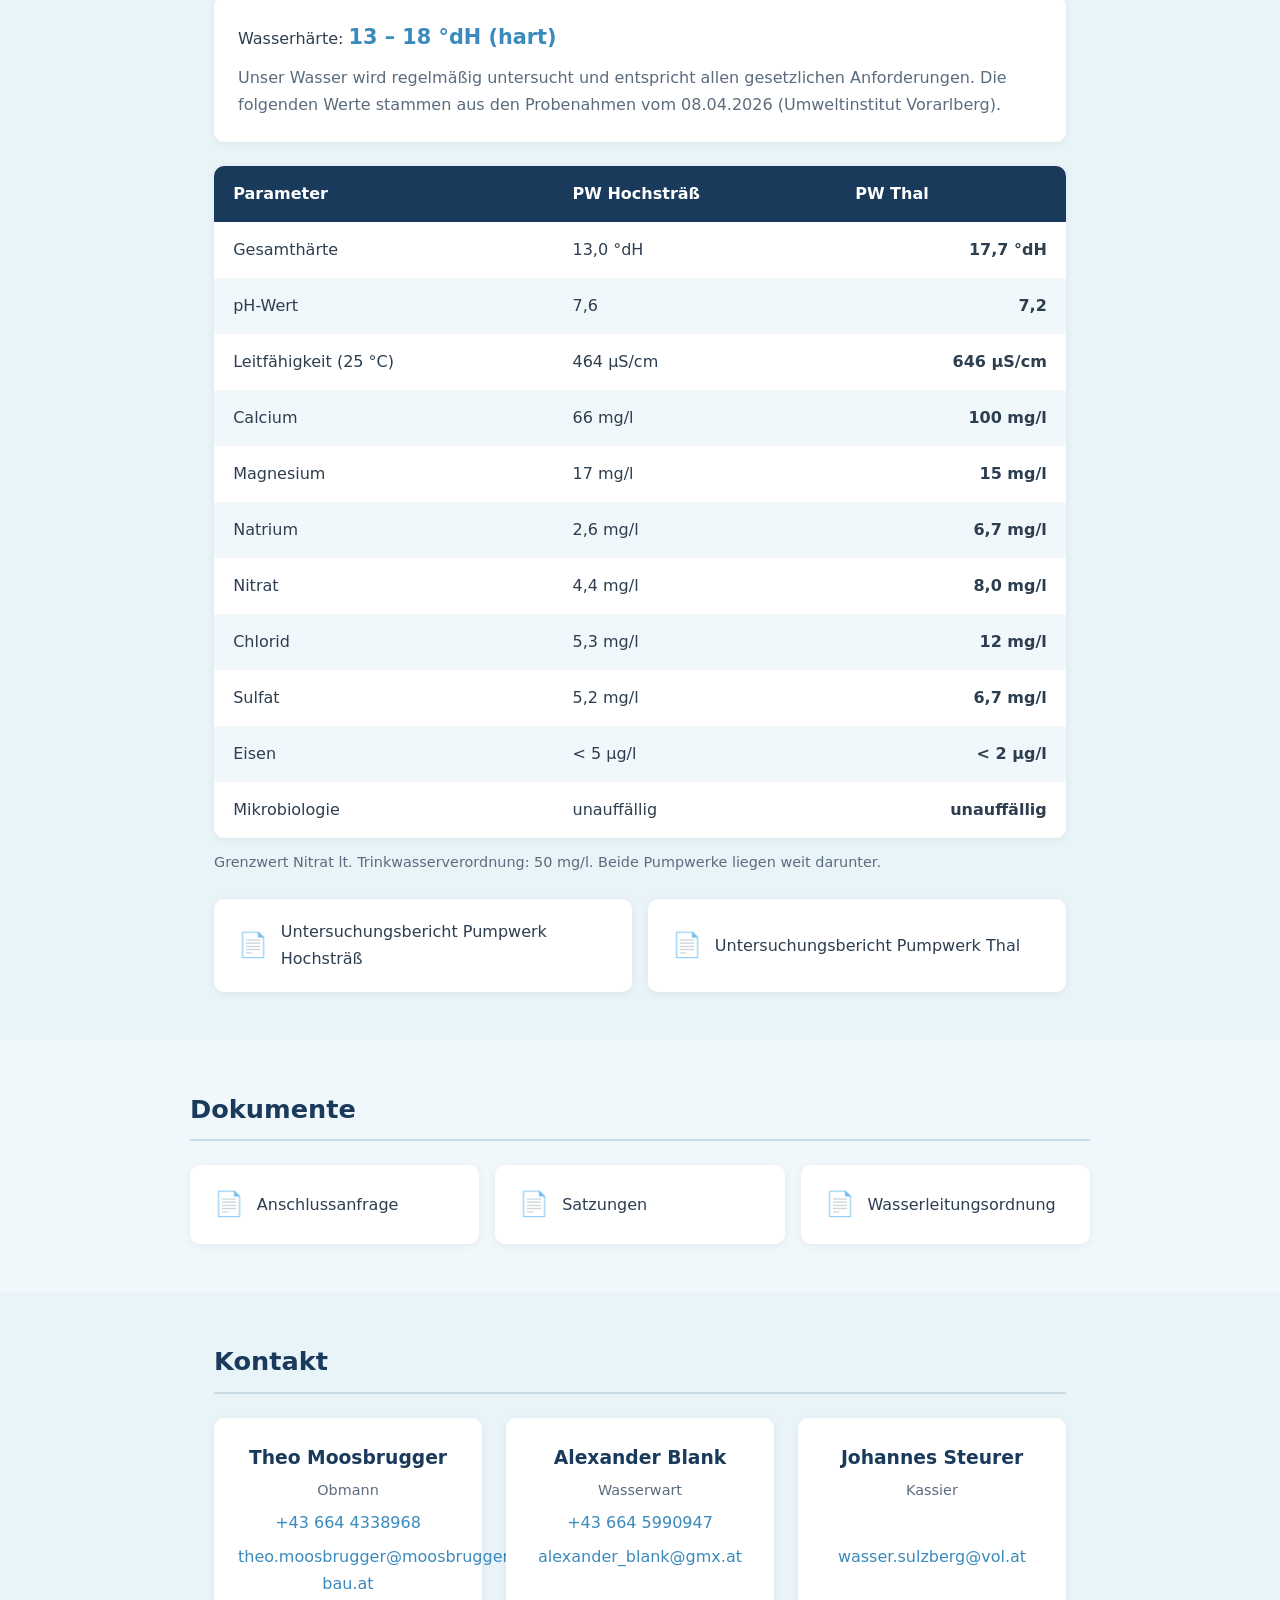
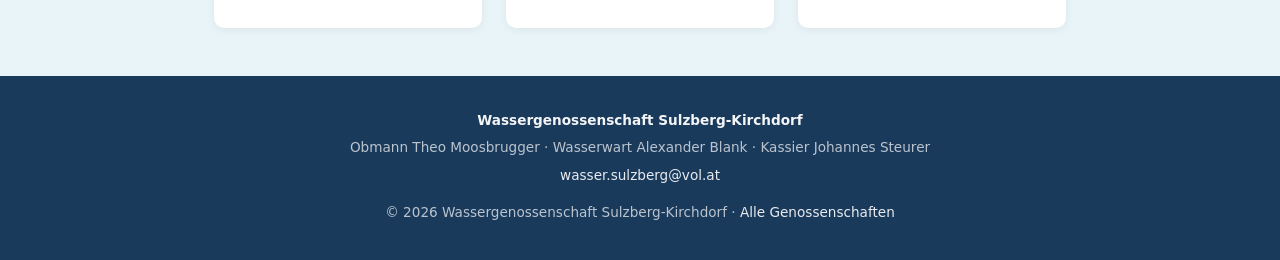
==== commit a0a72c9c: "Stats: 274 Anschlüsse, 7 Pumpwerke" ====
--- a/kirchdorf/index.html
+++ b/kirchdorf/index.html
@@ -37,7 +37,7 @@
     </p>
     <div class="stats">
       <div class="stat-card">
-        <span class="number">261</span>
+        <span class="number">274</span>
         <span class="label">Anschlüsse</span>
       </div>
       <div class="stat-card">
@@ -45,7 +45,7 @@
         <span class="label">m³ pro Jahr</span>
       </div>
       <div class="stat-card">
-        <span class="number">5</span>
+        <span class="number">7</span>
         <span class="label">Pumpwerke</span>
       </div>
     </div>
